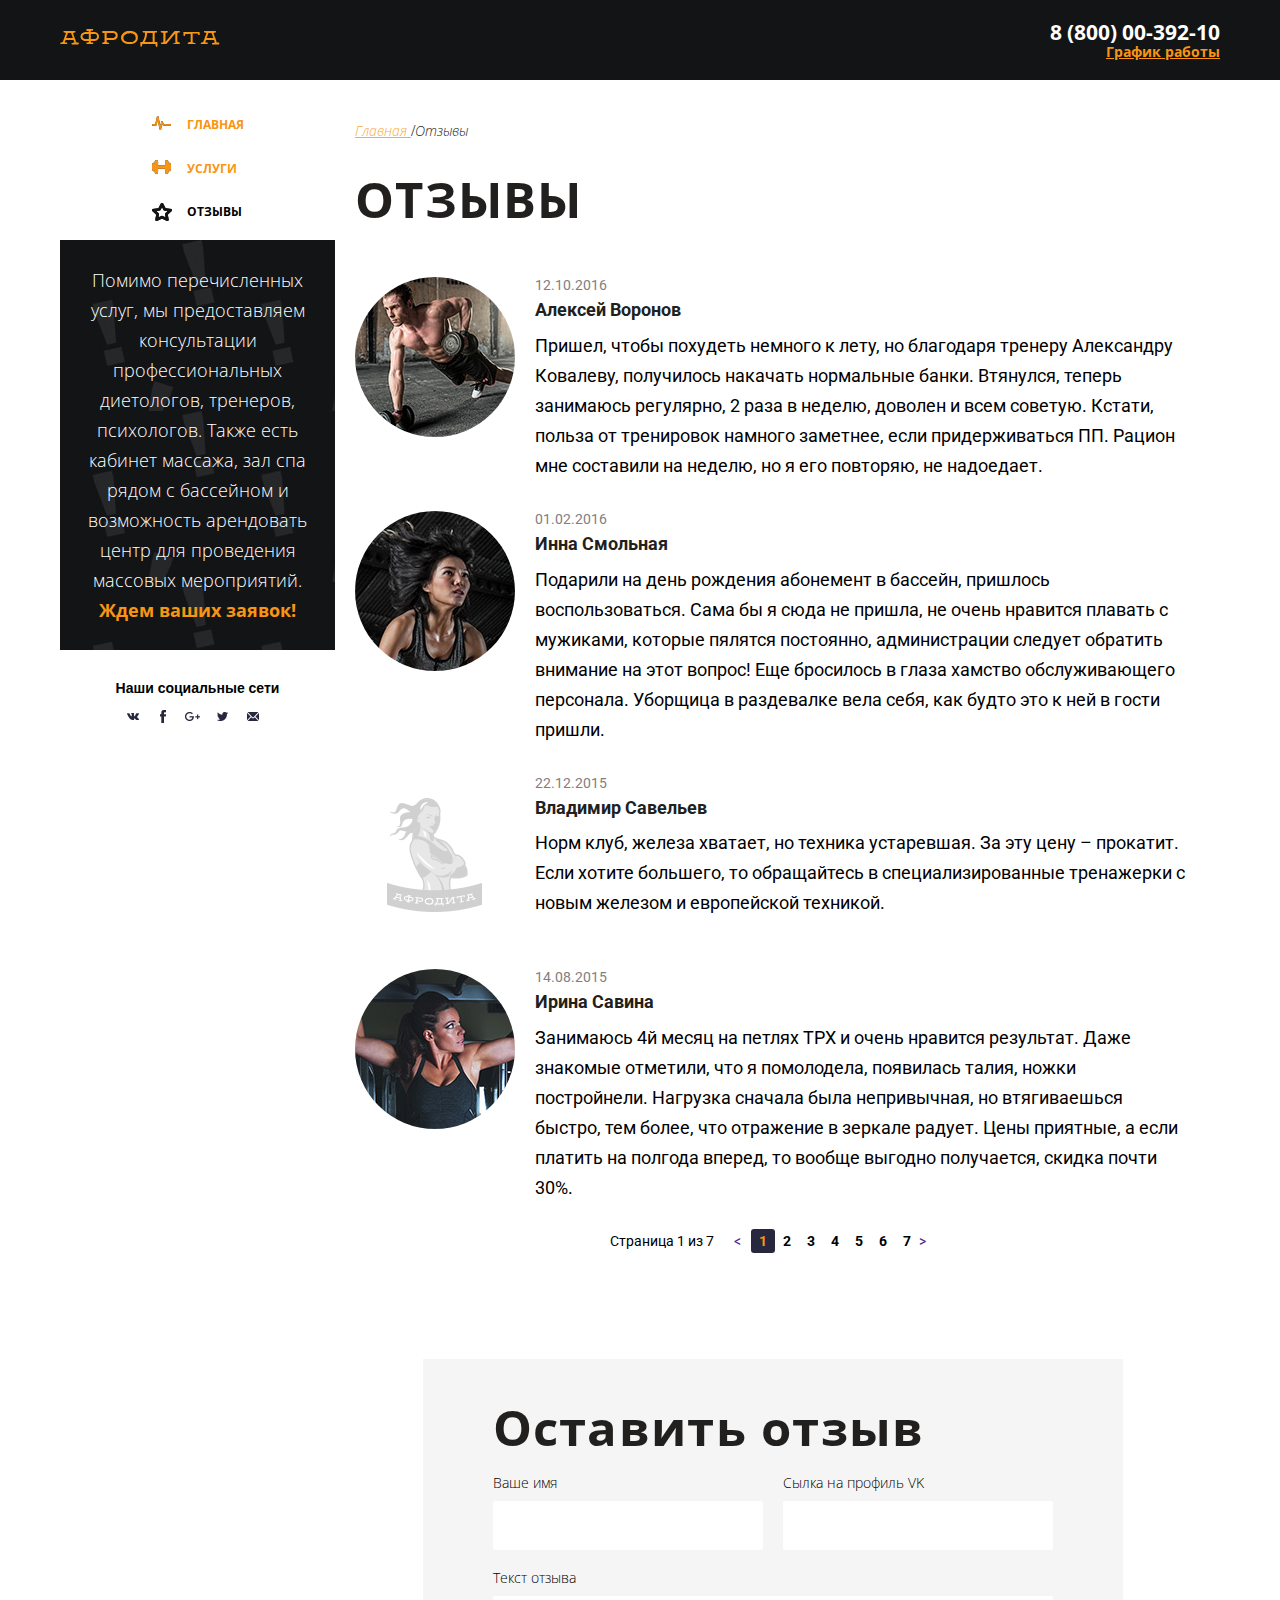
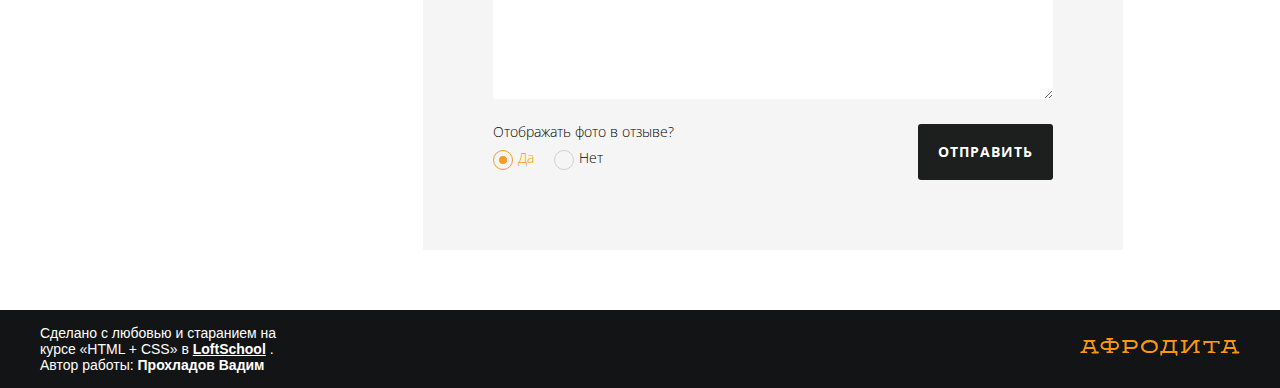
==== reviews.html @ 9f83d89c "version 1" ====
<!DOCTYPE html>
<html lang="en">
<head>
    <meta charset="UTF-8">
    <meta name="viewport" content="width=1100">
    <meta http-equiv="X-UA-Compatible" content="ie=edge">
    <title>Document</title>
    <link rel="stylesheet" href="css/normalize.css">
    <link rel="stylesheet" href="css/main.css">
    <link rel="stylesheet" href="css/reviews.css">
    <link href="https://fonts.googleapis.com/css?family=Open+Sans:300,400,700|Roboto:300,700" rel="stylesheet">
</head>
<body>
    <div class="wraper">
        <header class="header">
            <div class="container">
                <div class="header__row">
                    <div class="header__logo">
                        <a href="index.html" class="logo">
                            <img src="img/pictures/logo.png" alt="" class="logo__img">
                        </a>
                    </div>
                    <div class="header__contacts">
                        <div class="contacts">
                            <a href="+78000039210" class="contacts__phone">8 (800) 00-392-10</a>
                            <a href="#" class="contacts__desc">
                                График работы
                                <div class="contacts__drop">
                                    <div class="contacts__drop-day">пн-вс: 09:00-20:00</div>
                                    <div class="contacts__drop-time">обед: 14:00-14:30</div>
                                </div>
                            </a>
                        </div>
                    </div>
                </div>
            </div>
        </header>
        <main class="main__content">
            <div class="container">
                <div class="main__wrapper">
                    <div class="container__small">
                        <section class="header__menu">
                            <nav class="menu">
                                <ul class="nav__list">
                                    <li class="nav__item">
                                        <a href="index.html" class="nav__link nav__link--main">
                                            Главная
                                        </a>
                                    </li>
                                    <li class="nav__item">
                                        <a href="services.html" class="nav__link nav__link--services">
                                          Услуги  
                                        </a>
                                    </li>
                                    <li class="nav__item">
                                        <a href="reviews.html" class="nav__link nav__link--reviews nav__link--active">
                                            Отзывы    
                                        </a>
                                    </li>
                                </ul>
                            </nav>
                        </section>
                        <section class="pattern__section">
                            <div class="pattern">
                                <div class="pattern__content">
                                        Помимо перечисленных услуг, мы предоставляем консультации профессиональных диетологов, тренеров, психологов. Также есть кабинет массажа, зал спа рядом с бассейном и возможность арендовать центр для проведения массовых мероприятий. <span class="pattern__content-text">Ждем ваших заявок!</span> 
                                </div>
                            </div>
                        </section>
                        <section class="footer__contacts">
                                <div class="socials">
                                    <div class="socials__title">Наши социальные сети</div>
                                    <div class="socials__points">
                                        <ul class="socials__list">
                                            <li class="socials__item">
                                                <a href="" class="socials__link">
                                                    <div class="socials__icon socials__icon--vk"></div>
                                                </a>
                                            </li>
                                            <li class="socials__item">
                                                <a href="" class="socials__link">
                                                    <div class="socials__icon socials__icon--fb"></div>
                                                </a>
                                            </li>
                                            <li class="socials__item">
                                                <a href="" class="socials__link">
                                                    <div class="socials__icon socials__icon--google"></div>
                                                </a>
                                            </li>
                                            <li class="socials__item">
                                                <a href="" class="socials__link">
                                                    <div class="socials__icon socials__icon--twitter"></div>
                                                </a>
                                            </li>
                                            <li class="socials__item">
                                                <a href="" class="socials__link">
                                                    <div class="socials__icon socials__icon--mail"></div>
                                                </a>
                                            </li>
                                        </ul>
                                    </div>
                                </div>
                        </section>
                    </div>
                    <div class="container__big">
                        <section class="breadcrumbs__reviews">
                            <ul class="breadcrumbs__list">
                                <li class="breadcrumbs__item">
                                    <a href="index.html" class="breadcrumbs__link breadcrumbs__link--main">Главная </a>
                                </li>
                                <li class="breadcrumbs__item">
                                    <a href="" class="breadcrumbs__link breadcrumbs__link--reviews">Отзывы </a>
                                </li>
                            </ul>
                        </section>
                        <section class="reviews">
                            <div>
                                <h1 class="title__reviews">Отзывы</h1>
                            </div>
                            <div class="reviews_wrapper">
                                <div class="last__reviews">
                                    <ul class="last-reviews__list">
                                        <li class="last-reviews__item">
                                            <div class="review">
                                                <div class="review__avatar">
                                                    <img src="img/avatar/avatar_reviews/alex.png" alt="" class="new__img">
                                                </div>
                                                <div class="review__content">
                                                    <div class="review__data">12.10.2016</div>
                                                    <h5 class="review__title">Алексей Воронов</h5>
                                                    <p class="review__desc">Пришел, чтобы похудеть немного к лету, но благодаря тренеру Александру Ковалеву, получилось накачать нормальные банки. Втянулся, теперь занимаюсь регулярно, 2 раза в неделю, доволен и всем советую. Кстати, польза от тренировок намного заметнее, если придерживаться ПП. Рацион мне составили на неделю, но я его повторяю, не надоедает.</p>
                                                </div>
                                            </div>
                                        </li>
                                        <li class="last-reviews__item">
                                            <div class="review">
                                                <div class="review__avatar">
                                                    <img src="img/avatar/avatar_reviews/inna.png" alt="" class="new__img">
                                                </div>
                                                <div class="review__content">
                                                    <div class="review__data">01.02.2016</div>
                                                    <h5 class="review__title">Инна Смольная</h5>
                                                    <p class="review__desc">Подарили на день рождения абонемент в бассейн, пришлось воспользоваться. Сама бы я сюда не пришла, не очень нравится плавать с мужиками, которые пялятся постоянно, администрации следует обратить внимание на этот вопрос! Еще бросилось в глаза хамство обслуживающего персонала. Уборщица в раздевалке вела себя, как будто это к ней в гости пришли.</p>
                                                </div>
                                            </div>
                                        </li>
                                        <li class="last-reviews__item">
                                            <div class="review">
                                                <div class="review__avatar">
                                                    <img src="img/avatar/avatar_reviews/lo.png" alt="" class="new__img">
                                                </div>
                                                <div class="review__content">
                                                    <div class="review__data">22.12.2015</div>
                                                    <h5 class="review__title">Владимир Савельев</h5>
                                                    <p class="review__desc">Норм клуб, железа хватает, но техника устаревшая. За эту цену – прокатит. Если хотите большего, то обращайтесь в специализированные тренажерки с новым железом и европейской техникой.</p>
                                                </div>
                                            </div>
                                        </li>
                                        <li class="last-reviews__item">
                                            <div class="review">
                                                <div class="review__avatar">
                                                    <img src="img/avatar/avatar_reviews/ira.png" alt="" class="new__img">
                                                </div>
                                                <div class="review__content">
                                                    <div class="review__data">14.08.2015</div>
                                                    <h5 class="review__title">Ирина Савина</h5>
                                                    <p class="review__desc">Занимаюсь 4й месяц на петлях ТРХ и очень нравится результат. Даже знакомые отметили, что я помолодела, появилась талия, ножки постройнели. Нагрузка сначала была непривычная, но втягиваешься быстро, тем более, что отражение в зеркале радует. Цены приятные, а если платить на полгода вперед, то вообще выгодно получается, скидка почти 30%. </p>
                                                </div>
                                            </div>
                                        </li>
                                    </ul>
                                </div>
                            </div>
                        </section>
                        <section class="pagination">
                            <div class="pagination__display">Страница 1 из 7</div>
                            <div class="pagination__elem">
                                <a href="" class="pagination__elem-prev-next"> < </a>
                                <ul class="pagination__list">
                                    <li class="pagination__item">
                                        <a href="" class="pagination__link is-active">1</a>
                                    </li>
                                    <li class="pagination__item">
                                        <a href="" class="pagination__link">2</a>
                                    </li>
                                    <li class="pagination__item">
                                        <a href="" class="pagination__link">3</a>
                                    </li>
                                    <li class="pagination__item">
                                        <a href="" class="pagination__link">4</a>
                                    </li>
                                    <li class="pagination__item">
                                        <a href="" class="pagination__link">5</a>
                                    </li>
                                    <li class="pagination__item">
                                        <a href="" class="pagination__link">6</a>
                                    </li>
                                    <li class="pagination__item">
                                        <a href="" class="pagination__link">7</a>
                                    </li>
                                </ul>
                                <a href="" class="pagination__elem-prev-next"> > </a>
                            </div>
                        </section>
                        <section class="feedback">
                            <div class="feedback__content">
                                <h2 class="title__comment">Оставить отзыв</h2>
                                <form action="" class="form">
                                    <div class="form__row">
                                        <div class="form__col">
                                            <label for="name" class="form__label">Ваше имя</label>
                                            <input type="text"id="name" class="form__input">
                                        </div>
                                        <div class="form__col">
                                            <label for="vk" class="form__label">Сылка на профиль VK</label>
                                            <input type="text"id="vk" class="form__input">  
                                        </div>
                                    </div>
                                    <div class="form__row">
                                        <div class="form__textarea">
                                            <label for="comments" class="form__label">Текст отзыва</label>
                                            <textarea id="comments" class="form__input" rows="4"></textarea>
                                        </div>
                                    </div>
                                    <div class="form__row">
                                        <div class="form__col">
                                            <div class="form__label">Отображать фото в отзыве?</div>
                                            <div class="form__radios">
                                                <label class="form__radio">
                                                    <input type="radio" name="photo" class="form__radio-elem" checked>
                                                    <div class="form__radio-fake"></div>
                                                    <div class="form__radio-title">Да</div>
                                                </label>
                                                <label class="form__radio">
                                                    <input type="radio" name="photo" class="form__radio-elem">
                                                    <div class="form__radio-fake"></div>
                                                    <div class="form__radio-title">Нет</div>
                                                </label>
                                            </div>
                                        </div>
                                        <div class="form__col form__col--right">
                                            <button class="form__button">Отправить</button>
                                        </div>
                                    </div>
                                </form>
                            </div>
                        </section>
                    </div>
                </div>
            </div>
        </main>
    </div>
    <footer class="footer">
        <div class="container">
            <div class="footer__row">
                <div class="footer__copyright">
                    Сделано с любовью и старанием
                    на курсе «HTML + CSS» в <b><a href="" class="loftschool">LoftSchool</a></b> .
                    Автор работы: <b>Прохладов Вадим</b>
                </div>
                <div class="footer__logo">
                    <a href="#" class="logo">
                        <img src="img/pictures/logo.png" alt="" class="logo__img">
                    </a>
                </div>
                
            </div>
        </div>
    </footer>
</body>
</html>
---- css/main.css ----
* {
    box-sizing: border-box;
  } 

html,
body{
    height: 100%;    
    -webkit-font-smoothing: antialiased;    
    -noz-osx-font-smoothing: grayscale;
    margin: 0;
}
.wraper{
    overflow: hidden;
}

.container{
    width: 1200px;
    margin: 0 auto;

}

.main__wrapper{
    display: flex;
}

.container__small{
    width: 275px;
    margin: 0 20px;
}

.container__big{
    width: 835px;
}

.container--small{
    width: 800px;
}

.title{
    color: #ffffff;
    font-family: 'Open Sans', sans-serif;
    font-weight: bold;
    font-size: 49px;
    letter-spacing: 1.3px;
    text-transform: uppercase;
    padding-top: 26px;
    padding-bottom: 23px;
    text-align: center;
}

.breadcrumbs__link{
    font-family: 'Open Sans', sans-serif;
    font-weight: lighter;
    font-size: 14px;
    font-style: italic;
}

ul{
    padding: 0;
    margin: 0;
    list-style: none;
}

p{
    margin: 0;
}

h1, h2, h3, h4, h5, h6 {
    margin: 0;
}

a{
    text-decoration: none;
}

.logo{
    display: block;
}

.header{
    background-color: #131415;
}

.header__row{
    display: flex;
    justify-content: space-between;
    align-items: center;
    padding: 20px;
}

.header__menu{
    color: #000000;
    width: 275px;
    display: flex;
    flex-direction: column;
    align-items: center;
}

.nav__list{
    margin: 0 auto;
    margin-top: 35px;
    margin-bottom: 20px;
}

.nav__item{
    margin-bottom: 25px;
}

.nav__item:last-child{
    margin-bottom: 0px;
}

.nav__link{
    color: #f89513;
    font-family: 'Open Sans', sans-serif;
    font-weight: bold;
    font-size: 12px;
    text-transform: uppercase;
    padding-left: 35px;
    position: relative;
    transition: 0.5s;
}

.nav__link::before ,
.nav__link--active.nav__link--main::after,
.nav__link::after{
    content: '';
    position: absolute;
    width: 20px;
    height: 20px;
    transition: 0.5s;
    top: 0;
    left: 0;
    background: url(../img/sprite/spritesheet.png) no-repeat;
}

.nav__link--main::after{
    background-position: -109px -246px;
}

.nav__link--reviews::after{
    background-position: -30px -108px;
}

.nav__link--services::after{
    background-position: -308px -104px;
}

.nav__link--main::before ,
.nav__link--active.nav__link--main::after{
    background-position: -30px -246px;
}

.nav__link--reviews::before ,
.nav__link--active.nav__link--reviews::after{
    background-position: -228px -30px;
}

.nav__link--services::before ,
.nav__link--active.nav__link--services::after{
    background-position: -308px -30px;
}

.nav__link:hover::after{
    opacity: 0;
    
}

.nav__link--active,
.nav__link:hover{
    color: #000000;
}

.contacts{
    display: flex;
    flex-direction: column;
    text-align: right;
    align-items: flex-end;
}

.contacts__desc{
    color: #f89513;
    font-family: 'Open Sans', sans-serif;
    font-weight: bold;
    font-size: 14px;
    text-transform: normal; 
    text-decoration: underline;
    position: relative;
}

.contacts__drop{
    position: absolute;
    top: 38px;
    right: -999px;
    padding: 15px;
    border-radius: 3px;
    text-decoration: none;
    white-space: nowrap;
    min-width: 160px;
    background: #ffffff;
    box-shadow: 0 0 10px 0 rgb(54 54 54);
    opacity: 0;
    transition: opacity 0.5s;
}

.contacts__drop::after{
    content: '';
    position: absolute;
    width: 0;
    height: 0;
    border: 15px solid transparent;
    border-bottom-color: #ffffff;
    bottom: 100%;
    right: 0;
    margin-bottom: -1px;
}

.contacts__drop::before{
    content: '';
    position: absolute;
    width: 100%;
    height: 30px;
    top: -25px;
    right: 0;
}

.contacts__desc:hover .contacts__drop{
    right: 0;
    opacity: 1;
}

.contacts__desc:hover{
    color: #ffffff;
}

.contacts__drop-time{
    font-weight: normal;
    color: #000000;
}

.contacts__drop-day{
    font-weight: normal;
    color: #f89513;
    font-weight: bold;
    margin-bottom: 5px;
}


.contacts__phone{
    color: #ffffff;
    font-family: 'Open Sans', sans-serif;
    font-weight: bold;
    font-size: 21px;
}

.banner__img{
    margin: 0 auto;
}

.features{
    background-color:#131415;
    padding: 10px 0;
    
}

.features__title{
    font-family: 'Open Sans', sans-serif;
    color: #000000;
    font-size: 18px;
    text-transform: uppercase;
    letter-spacing: 1px;
    margin: 25px auto;
    font-weight: bold;
}

.features__list{
    display: flex;
    justify-content: space-between;
}

.feature{
    color: #000000;
    width: 275px;
    height: 280px;
    display: flex;
    flex-direction: column;
    align-items: center;
    border: 1px solid #000000;
    margin-bottom: 60px;
}

.feature__title{
    font-family: 'Open Sans', sans-serif;
    color: #000000;
    font-size: 10px;
    text-transform: uppercase;
    letter-spacing: 3px;
    margin-bottom: 20px;
    font-weight: bold;
}

.feature__desc, .feature__list{
    font-family: 'Open Sans: 400', sans-serif;
    color: #000000;
    font-size: 18px;
    font-weight: normal;
    line-height: 30px;
}

.feature__desc{
    text-align: center;
    margin-bottom: 2px;
}

.feature__list{
    list-style-type: disc;
    margin-bottom: 100px;
}

.news__wrapper{
    display: flex;
    justify-content: space-between;
}

.container__news{
    display: flex;
    flex-direction: column;
    align-items: center;
    margin-bottom: 50px;
}

.title__news{
    color: black;
    font-family: 'Open Sans', sans-serif;
    font-weight: bold;
    font-size: 49px;
    letter-spacing: 1.3px;
    text-transform: uppercase;
    margin-bottom: 30px;
    text-align: left;
}

.last-news__list{
    width: 880px;
}

.last-news__item{
    margin-bottom: 30px;
}

.loftschool{
    color: #ffffff;
    text-decoration: underline;
}

.socials__title{
    font-family: 'Open Sans: 800', sans-serif;
    color: #000000;
    font-size: 14px;
    font-weight: bold;
}



.top-news__top, .top-news__data{
    font-family: 'Open Sans', sans-serif;
    font-size: 12px;
    text-transform: uppercase;
    letter-spacing: 3px;
    font-weight: bold;
}

.top-news__top{
    color: #221f1f;
    margin-bottom: 5px;
}

.top-news__data{
    color: #7a7979;
}

.top-news__item{
    margin-top: 20px;
}

.new__data{
    font-family: 'Roboto', sans-serif;
    font-size: 14px;
    margin-bottom: 7px;
    color: gray;
}

.new__title{
    font-family: 'Roboto', sans-serif;
    font-size: 18px;
    color: #221f1f;
    margin-top: 3px;
    margin-bottom: 0;
}

.new__desc{
    font-family: 'Roboto', sans-serif;
    font-size: 18px;
    color: black;
    line-height: 30px;
    margin-top: 10px;
}

.new{
    display: flex;
    justify-content: space-between;
}

.new__img{
    width: 160px;
    height: 160px;
    border-radius: 50%;
}

.new__content{
    margin-left: 20px;
}

.pagination{
    display: flex;
    justify-content: center;
    align-items: center;
    font-family: 'Roboto', sans-serif;
    color: black;
    font-size: 14px;
    margin-bottom: 60px;
}

.pagination__display{
    margin-right: 20px;
}

.pagination__elem-prev-next{
    margin-right: 10px;
}

.pagination__elem{
    display: flex;
}

.pagination__list{
    display: flex;
    font-weight: bold;
}

.pagination__link{
    color: black;
    padding: 4px 8px;
    transition: 0.5s;
}

.pagination__link:hover{
    color: #f89513;
}

.pagination__link.is-active{
    background-color: #27273e;
    border-radius: 3px;
    color: #f89513;
}

.footer{
    background-color: #131415;
    padding: 15px 0;
}

.footer__contacts{
    margin-bottom: 60px;
}

.footer__row {
    display: flex;
    justify-content: space-between;
    align-items: center;
}

.footer__copyright{
    width: 250px;
    font-family: 'Open Sans: 300', sans-serif;
    color: #ffffff;
    font-size: 14px;
}
.socials{
    display: flex;
    flex-direction: column;
    align-items: center;
}

.socials__icon{
    height: 20px;
    width: 20px;
    border-radius: 50%;
    margin-right: 10px;
    margin-top: 10px;
    transition: 0.5s;
}

.socials__icon--vk{
    background: url(../img/pictures/vk.png) no-repeat /*22px 19px*/ center center #ffffff;  
}

.socials__icon--vk:hover{
    background: url(../img/pictures/vk.png) no-repeat /*22px 19px*/ center center #f89513;  
    
}

.socials__icon--fb{
    background: url(../img/pictures/fb.png) no-repeat /*22px 19px*/ center center #ffffff;  
}

.socials__icon--fb:hover{
    background: url(../img/pictures/fb.png) no-repeat /*22px 19px*/ center center #f89513;  
    
}

.socials__icon--google{
    background: url(../img/pictures/google.png) no-repeat /*22px 19px*/ center center #ffffff;  
}

.socials__icon--google:hover{
    background: url(../img/pictures/google.png) no-repeat /*22px 19px*/ center center #f89513;  
    
}

.socials__icon--twitter{
    background: url(../img/pictures/twitter.png) no-repeat /*22px 19px*/ center center #ffffff;  
}

.socials__icon--twitter:hover{
    background: url(../img/pictures/twitter.png) no-repeat /*22px 19px*/ center center #f89513;  
   
}

.socials__icon--mail{
    background: url(../img/pictures/mail.png) no-repeat /*22px 19px*/ center center #ffffff;  
}

.socials__icon--mail:hover{
    background: url(../img/pictures/mail.png) no-repeat /*22px 19px*/ center center #f89513;  
   
}

.socials__list{
    display: flex;
}

.intro{
    display: flex;
    background: url(../img/decor/intro/intro.jpg) center no-repeat;
    background-size: cover;
    height: 100%;
}

.intro__anim{
    margin: auto;
    text-align: center;
    display: none;
}

.intro__logo{
    margin-bottom: 35px;
}

.intro__link{
    display: block;
    font-size: 12px;
    font-family: 'Open Sans: 300', sans-serif;
    font-weight: bold;
    text-transform: uppercase;
    padding: 15px 20px;
    border-radius: 3px;
    background-color: #f89513;
    color: #ffffff;
    transition: 0.3s;
}

.intro__link:hover{
    background: #000000;
}

@keyframes bounceIn {
    from,
    20%,
    40%,
    60%,
    80%,
    to {
      animation-timing-function: cubic-bezier(0.215, 0.61, 0.355, 1);
    }
  
    0% {
      opacity: 0;
      transform: scale3d(0.3, 0.3, 0.3);
    }
  
    20% {
      transform: scale3d(1.1, 1.1, 1.1);
    }
  
    40% {
      transform: scale3d(0.9, 0.9, 0.9);
    }
  
    60% {
      opacity: 1;
      transform: scale3d(1.03, 1.03, 1.03);
    }
  
    80% {
      transform: scale3d(0.97, 0.97, 0.97);
    }
  
    to {
      opacity: 1;
      transform: scale3d(1, 1, 1);
    }
  }
  
  .bounceIn {
      display: block;
    animation-duration: 1.75s;
    animation-name: bounceIn;
  }
---- css/reviews.css ----
.title__reviews{
    color: #221f1f;
    font-family: 'Open Sans', sans-serif;
    font-weight: bold;
    font-size: 49px;
    letter-spacing: 1.3px;
    text-transform: uppercase;
    text-align: left;
    margin-bottom: 50px;
    margin-top: 30px;
}

.breadcrumbs__reviews{
    display: flex;
    justify-content: space-between;
    width: 1100px;
    margin: 0 auto;
    margin-top: 42px;
    margin-bottom: 30px;

}

.breadcrumbs__list{
    display: flex;
    flex-direction: row;
}

/* .breadcrumbs__item{
    display: flex;
    margin-right: 5px;
    margin-left: 5px;
} */

.breadcrumbs__item::after{
    content: "/";
    color: #221f1f;
}

.breadcrumbs__item:last-child::after{
    display: none;
}

.breadcrumbs__link--main{
    font-family: 'Open Sans', sans-serif;
    font-weight: lighter;
    font-size: 14px;
    font-style: italic;
    color: #f9aa42;
    text-decoration: underline;
}

.breadcrumbs__link--reviews{
    font-family: 'Open Sans', sans-serif;
    font-weight: lighter;
    color: #221f1f;
    font-size: 14px;
    font-style: italic;
}

.reviews__wrapper{
    display: flex;
    justify-content: space-between;
}

.review{
    display: flex;
    justify-content: space-between;
    margin-top: 30px;
    margin-bottom: 30px;
}

.review__data{
    font-family: 'Roboto', sans-serif;
    font-size: 14px;
    margin-bottom: 7px;
    color: gray;
}

.review__title{
    font-family: 'Roboto', sans-serif;
    font-size: 18px;
    color: #221f1f;
    margin-top: 3px;
    margin-bottom: 0;
}

.review__desc{
    font-family: 'Roboto', sans-serif;
    font-size: 18px;
    color: black;
    line-height: 30px;
    margin-top: 10px;
}

.review{
    display: flex;
    justify-content: space-between;
}

.review__img{
    width: 160px;
    height: 160px;
    border-radius: 50%;
}

.review__content{
    margin-left: 20px;
}

.pattern__section{
    margin-bottom: 30px;
}

.pattern{
    background-image: url("../img/decor/pattern.jpg");
}

.pattern__content{
    width: 275px;
    color: #ffffff;
    font-size: 18px;
    margin: 0 auto;
    font-family: 'Open Sans', sans-serif;
    font-weight: lighter;
    line-height: 30px;
    padding: 25px 25px;
    text-align: center;
}

.pattern__content-text{
    font-weight: bold;
    color: #f89513;
}

.feedback{
    width: 700px;
    margin: 0 auto;
    padding-top: 50px;
    margin-bottom: 60px;
}

.feedback__content{
    background-color: #f5f5f5;
    padding: 40px 70px 50px 70px;
}

.title__comment{
    color: #221f1f;
    font-family: 'Open Sans', sans-serif;
    font-weight: bold;
    font-size: 49px;
    letter-spacing: 1.3px;
    text-align: left;
    margin: 0;
    margin-bottom: 20px;
}

.form__row{
    display: flex;
    justify-content: space-between;
    margin-bottom: 20px;
}

.form__col{
    width: 270px;
}

.form__input{
    width: 100%;
    background-color: #fff;
    border-radius: 2px;
    padding: 15px 10px;
    border: transparent;
    box-sizing: border-box;
}

.form__label{
    color: black;
    font-family: 'Open Sans', sans-serif;
    font-weight: lighter;
    font-size: 14px;
    display: block;
    margin-bottom: 10px;
}

.form__textarea{
    width: 100%;
}


.form__radios{
    display: flex;
}

.form__radio{
    display: flex;
    margin-right: 20px;
    position: relative;
}

.form__radio-elem{
    position: absolute;
    left: -9999px;
}

.form__radio-fake{
    width: 20px;
    height: 20px;
    border-radius: 50%;
    border: 1px solid #d1d1d1;
    margin-right: 5px;
    position: relative;
}

.form__radio-fake::after{
    content: '';
    top:50%;
    left: 50%;
    transform: translate(-50%, -50%);
    width: 0;
    height: 0;
    border-radius: 50%;
    background-color: #f89b21;
    position: absolute;
}

.form__radio-elem:checked + .form__radio-fake{
    border-color: #f89b21
}

.form__radio-elem:checked + .form__radio-fake::after{
    width: 8px;
    height: 8px;
}

.form__radio-elem:checked + .form__radio-fake + .form__radio-title{
    color: #f89b21;
}

.form__radio-title{
    font-family: 'Open Sans', sans-serif;
    font-weight: lighter;
    font-size: 14px;
}

.form__button{
    padding: 20px;
    border-radius: 3px;
    border: none;
    font-size: 14px;
    font-family: 'Open Sans', sans-serif;
    font-weight: bold;
    text-transform: uppercase;
    color: #ffffff;
    background: #1c1f1d;
    cursor: pointer;
    letter-spacing: 1px;
    transition: 0.5s;
}

.form__col--right{
    text-align: right;
}

.form__button:hover{
    background: #f89b21;
}
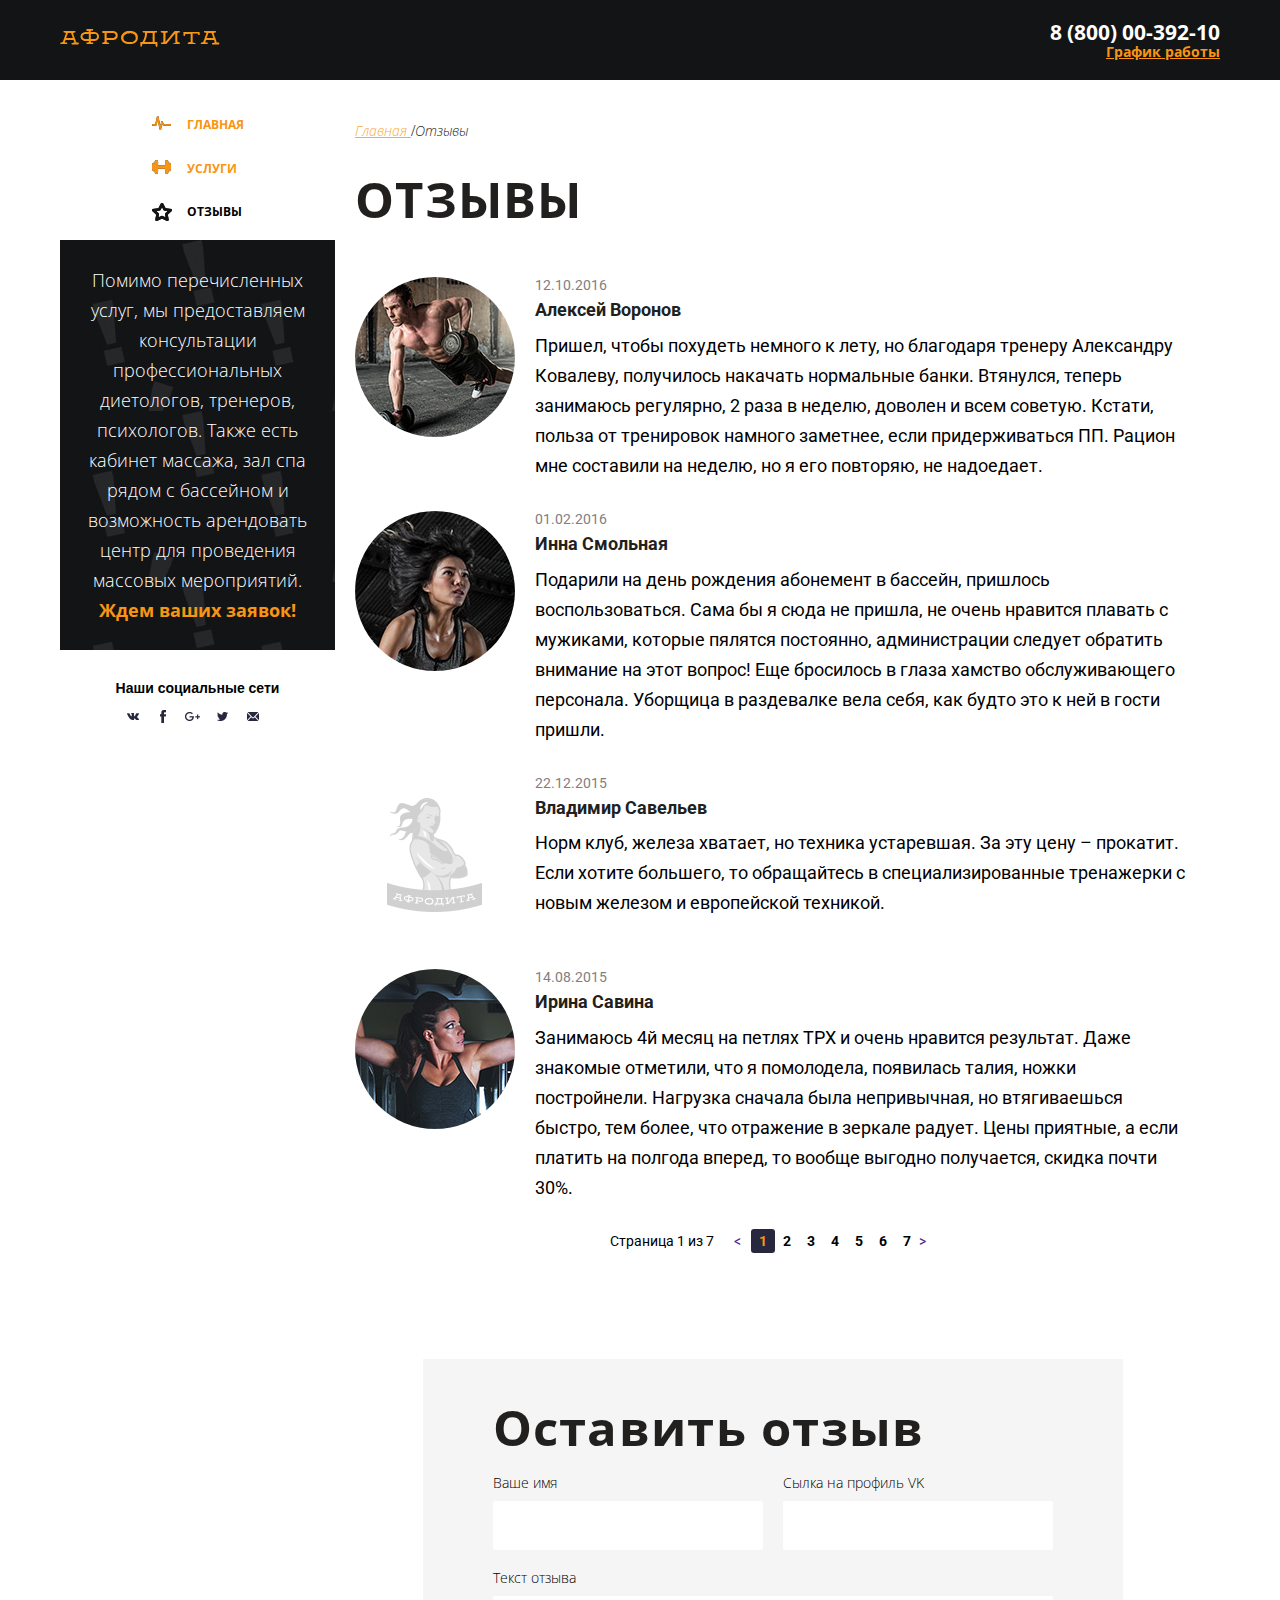
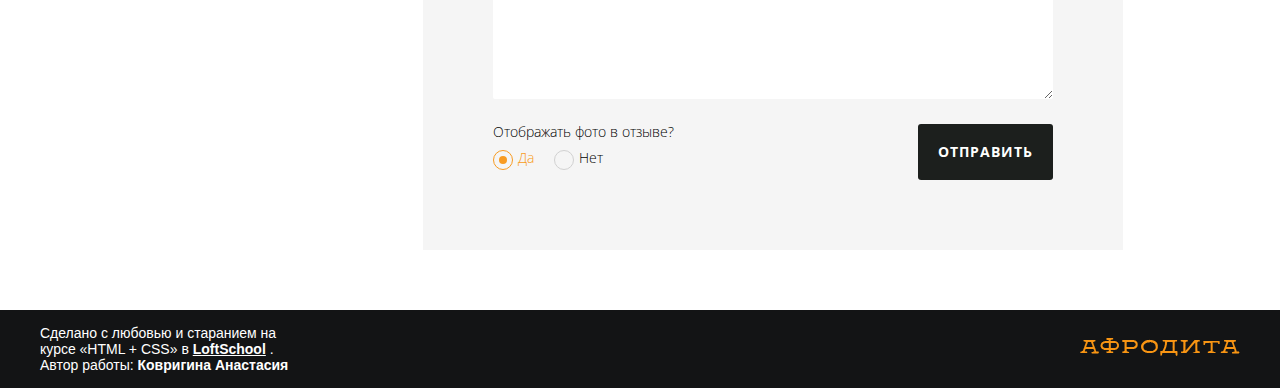
==== commit 91a8607c: "Add files via upload" ====
--- a/reviews.html
+++ b/reviews.html
@@ -1,271 +1,271 @@
-<!DOCTYPE html>
-<html lang="en">
-<head>
-    <meta charset="UTF-8">
-    <meta name="viewport" content="width=1100">
-    <meta http-equiv="X-UA-Compatible" content="ie=edge">
-    <title>Document</title>
-    <link rel="stylesheet" href="css/normalize.css">
-    <link rel="stylesheet" href="css/main.css">
-    <link rel="stylesheet" href="css/reviews.css">
-    <link href="https://fonts.googleapis.com/css?family=Open+Sans:300,400,700|Roboto:300,700" rel="stylesheet">
-</head>
-<body>
-    <div class="wraper">
-        <header class="header">
-            <div class="container">
-                <div class="header__row">
-                    <div class="header__logo">
-                        <a href="index.html" class="logo">
-                            <img src="img/pictures/logo.png" alt="" class="logo__img">
-                        </a>
-                    </div>
-                    <div class="header__contacts">
-                        <div class="contacts">
-                            <a href="+78000039210" class="contacts__phone">8 (800) 00-392-10</a>
-                            <a href="#" class="contacts__desc">
-                                График работы
-                                <div class="contacts__drop">
-                                    <div class="contacts__drop-day">пн-вс: 09:00-20:00</div>
-                                    <div class="contacts__drop-time">обед: 14:00-14:30</div>
-                                </div>
-                            </a>
-                        </div>
-                    </div>
-                </div>
-            </div>
-        </header>
-        <main class="main__content">
-            <div class="container">
-                <div class="main__wrapper">
-                    <div class="container__small">
-                        <section class="header__menu">
-                            <nav class="menu">
-                                <ul class="nav__list">
-                                    <li class="nav__item">
-                                        <a href="index.html" class="nav__link nav__link--main">
-                                            Главная
-                                        </a>
-                                    </li>
-                                    <li class="nav__item">
-                                        <a href="services.html" class="nav__link nav__link--services">
-                                          Услуги  
-                                        </a>
-                                    </li>
-                                    <li class="nav__item">
-                                        <a href="reviews.html" class="nav__link nav__link--reviews nav__link--active">
-                                            Отзывы    
-                                        </a>
-                                    </li>
-                                </ul>
-                            </nav>
-                        </section>
-                        <section class="pattern__section">
-                            <div class="pattern">
-                                <div class="pattern__content">
-                                        Помимо перечисленных услуг, мы предоставляем консультации профессиональных диетологов, тренеров, психологов. Также есть кабинет массажа, зал спа рядом с бассейном и возможность арендовать центр для проведения массовых мероприятий. <span class="pattern__content-text">Ждем ваших заявок!</span> 
-                                </div>
-                            </div>
-                        </section>
-                        <section class="footer__contacts">
-                                <div class="socials">
-                                    <div class="socials__title">Наши социальные сети</div>
-                                    <div class="socials__points">
-                                        <ul class="socials__list">
-                                            <li class="socials__item">
-                                                <a href="" class="socials__link">
-                                                    <div class="socials__icon socials__icon--vk"></div>
-                                                </a>
-                                            </li>
-                                            <li class="socials__item">
-                                                <a href="" class="socials__link">
-                                                    <div class="socials__icon socials__icon--fb"></div>
-                                                </a>
-                                            </li>
-                                            <li class="socials__item">
-                                                <a href="" class="socials__link">
-                                                    <div class="socials__icon socials__icon--google"></div>
-                                                </a>
-                                            </li>
-                                            <li class="socials__item">
-                                                <a href="" class="socials__link">
-                                                    <div class="socials__icon socials__icon--twitter"></div>
-                                                </a>
-                                            </li>
-                                            <li class="socials__item">
-                                                <a href="" class="socials__link">
-                                                    <div class="socials__icon socials__icon--mail"></div>
-                                                </a>
-                                            </li>
-                                        </ul>
-                                    </div>
-                                </div>
-                        </section>
-                    </div>
-                    <div class="container__big">
-                        <section class="breadcrumbs__reviews">
-                            <ul class="breadcrumbs__list">
-                                <li class="breadcrumbs__item">
-                                    <a href="index.html" class="breadcrumbs__link breadcrumbs__link--main">Главная </a>
-                                </li>
-                                <li class="breadcrumbs__item">
-                                    <a href="" class="breadcrumbs__link breadcrumbs__link--reviews">Отзывы </a>
-                                </li>
-                            </ul>
-                        </section>
-                        <section class="reviews">
-                            <div>
-                                <h1 class="title__reviews">Отзывы</h1>
-                            </div>
-                            <div class="reviews_wrapper">
-                                <div class="last__reviews">
-                                    <ul class="last-reviews__list">
-                                        <li class="last-reviews__item">
-                                            <div class="review">
-                                                <div class="review__avatar">
-                                                    <img src="img/avatar/avatar_reviews/alex.png" alt="" class="new__img">
-                                                </div>
-                                                <div class="review__content">
-                                                    <div class="review__data">12.10.2016</div>
-                                                    <h5 class="review__title">Алексей Воронов</h5>
-                                                    <p class="review__desc">Пришел, чтобы похудеть немного к лету, но благодаря тренеру Александру Ковалеву, получилось накачать нормальные банки. Втянулся, теперь занимаюсь регулярно, 2 раза в неделю, доволен и всем советую. Кстати, польза от тренировок намного заметнее, если придерживаться ПП. Рацион мне составили на неделю, но я его повторяю, не надоедает.</p>
-                                                </div>
-                                            </div>
-                                        </li>
-                                        <li class="last-reviews__item">
-                                            <div class="review">
-                                                <div class="review__avatar">
-                                                    <img src="img/avatar/avatar_reviews/inna.png" alt="" class="new__img">
-                                                </div>
-                                                <div class="review__content">
-                                                    <div class="review__data">01.02.2016</div>
-                                                    <h5 class="review__title">Инна Смольная</h5>
-                                                    <p class="review__desc">Подарили на день рождения абонемент в бассейн, пришлось воспользоваться. Сама бы я сюда не пришла, не очень нравится плавать с мужиками, которые пялятся постоянно, администрации следует обратить внимание на этот вопрос! Еще бросилось в глаза хамство обслуживающего персонала. Уборщица в раздевалке вела себя, как будто это к ней в гости пришли.</p>
-                                                </div>
-                                            </div>
-                                        </li>
-                                        <li class="last-reviews__item">
-                                            <div class="review">
-                                                <div class="review__avatar">
-                                                    <img src="img/avatar/avatar_reviews/lo.png" alt="" class="new__img">
-                                                </div>
-                                                <div class="review__content">
-                                                    <div class="review__data">22.12.2015</div>
-                                                    <h5 class="review__title">Владимир Савельев</h5>
-                                                    <p class="review__desc">Норм клуб, железа хватает, но техника устаревшая. За эту цену – прокатит. Если хотите большего, то обращайтесь в специализированные тренажерки с новым железом и европейской техникой.</p>
-                                                </div>
-                                            </div>
-                                        </li>
-                                        <li class="last-reviews__item">
-                                            <div class="review">
-                                                <div class="review__avatar">
-                                                    <img src="img/avatar/avatar_reviews/ira.png" alt="" class="new__img">
-                                                </div>
-                                                <div class="review__content">
-                                                    <div class="review__data">14.08.2015</div>
-                                                    <h5 class="review__title">Ирина Савина</h5>
-                                                    <p class="review__desc">Занимаюсь 4й месяц на петлях ТРХ и очень нравится результат. Даже знакомые отметили, что я помолодела, появилась талия, ножки постройнели. Нагрузка сначала была непривычная, но втягиваешься быстро, тем более, что отражение в зеркале радует. Цены приятные, а если платить на полгода вперед, то вообще выгодно получается, скидка почти 30%. </p>
-                                                </div>
-                                            </div>
-                                        </li>
-                                    </ul>
-                                </div>
-                            </div>
-                        </section>
-                        <section class="pagination">
-                            <div class="pagination__display">Страница 1 из 7</div>
-                            <div class="pagination__elem">
-                                <a href="" class="pagination__elem-prev-next"> < </a>
-                                <ul class="pagination__list">
-                                    <li class="pagination__item">
-                                        <a href="" class="pagination__link is-active">1</a>
-                                    </li>
-                                    <li class="pagination__item">
-                                        <a href="" class="pagination__link">2</a>
-                                    </li>
-                                    <li class="pagination__item">
-                                        <a href="" class="pagination__link">3</a>
-                                    </li>
-                                    <li class="pagination__item">
-                                        <a href="" class="pagination__link">4</a>
-                                    </li>
-                                    <li class="pagination__item">
-                                        <a href="" class="pagination__link">5</a>
-                                    </li>
-                                    <li class="pagination__item">
-                                        <a href="" class="pagination__link">6</a>
-                                    </li>
-                                    <li class="pagination__item">
-                                        <a href="" class="pagination__link">7</a>
-                                    </li>
-                                </ul>
-                                <a href="" class="pagination__elem-prev-next"> > </a>
-                            </div>
-                        </section>
-                        <section class="feedback">
-                            <div class="feedback__content">
-                                <h2 class="title__comment">Оставить отзыв</h2>
-                                <form action="" class="form">
-                                    <div class="form__row">
-                                        <div class="form__col">
-                                            <label for="name" class="form__label">Ваше имя</label>
-                                            <input type="text"id="name" class="form__input">
-                                        </div>
-                                        <div class="form__col">
-                                            <label for="vk" class="form__label">Сылка на профиль VK</label>
-                                            <input type="text"id="vk" class="form__input">  
-                                        </div>
-                                    </div>
-                                    <div class="form__row">
-                                        <div class="form__textarea">
-                                            <label for="comments" class="form__label">Текст отзыва</label>
-                                            <textarea id="comments" class="form__input" rows="4"></textarea>
-                                        </div>
-                                    </div>
-                                    <div class="form__row">
-                                        <div class="form__col">
-                                            <div class="form__label">Отображать фото в отзыве?</div>
-                                            <div class="form__radios">
-                                                <label class="form__radio">
-                                                    <input type="radio" name="photo" class="form__radio-elem" checked>
-                                                    <div class="form__radio-fake"></div>
-                                                    <div class="form__radio-title">Да</div>
-                                                </label>
-                                                <label class="form__radio">
-                                                    <input type="radio" name="photo" class="form__radio-elem">
-                                                    <div class="form__radio-fake"></div>
-                                                    <div class="form__radio-title">Нет</div>
-                                                </label>
-                                            </div>
-                                        </div>
-                                        <div class="form__col form__col--right">
-                                            <button class="form__button">Отправить</button>
-                                        </div>
-                                    </div>
-                                </form>
-                            </div>
-                        </section>
-                    </div>
-                </div>
-            </div>
-        </main>
-    </div>
-    <footer class="footer">
-        <div class="container">
-            <div class="footer__row">
-                <div class="footer__copyright">
-                    Сделано с любовью и старанием
-                    на курсе «HTML + CSS» в <b><a href="" class="loftschool">LoftSchool</a></b> .
-                    Автор работы: <b>Прохладов Вадим</b>
-                </div>
-                <div class="footer__logo">
-                    <a href="#" class="logo">
-                        <img src="img/pictures/logo.png" alt="" class="logo__img">
-                    </a>
-                </div>
-                
-            </div>
-        </div>
-    </footer>
-</body>
+<!DOCTYPE html>
+<html lang="en">
+<head>
+    <meta charset="UTF-8">
+    <meta name="viewport" content="width=1100">
+    <meta http-equiv="X-UA-Compatible" content="ie=edge">
+    <title>Document</title>
+    <link rel="stylesheet" href="css/normalize.css">
+    <link rel="stylesheet" href="css/main.css">
+    <link rel="stylesheet" href="css/reviews.css">
+    <link href="https://fonts.googleapis.com/css?family=Open+Sans:300,400,700|Roboto:300,700" rel="stylesheet">
+</head>
+<body>
+    <div class="wraper">
+        <header class="header">
+            <div class="container">
+                <div class="header__row">
+                    <div class="header__logo">
+                        <a href="index.html" class="logo">
+                            <img src="img/pictures/logo.png" alt="" class="logo__img">
+                        </a>
+                    </div>
+                    <div class="header__contacts">
+                        <div class="contacts">
+                            <a href="+78000039210" class="contacts__phone">8 (800) 00-392-10</a>
+                            <a href="#" class="contacts__desc">
+                                График работы
+                                <div class="contacts__drop">
+                                    <div class="contacts__drop-day">пн-вс: 09:00-20:00</div>
+                                    <div class="contacts__drop-time">обед: 14:00-14:30</div>
+                                </div>
+                            </a>
+                        </div>
+                    </div>
+                </div>
+            </div>
+        </header>
+        <main class="main__content">
+            <div class="container">
+                <div class="main__wrapper">
+                    <div class="container__small">
+                        <section class="header__menu">
+                            <nav class="menu">
+                                <ul class="nav__list">
+                                    <li class="nav__item">
+                                        <a href="index.html" class="nav__link nav__link--main">
+                                            Главная
+                                        </a>
+                                    </li>
+                                    <li class="nav__item">
+                                        <a href="services.html" class="nav__link nav__link--services">
+                                          Услуги  
+                                        </a>
+                                    </li>
+                                    <li class="nav__item">
+                                        <a href="reviews.html" class="nav__link nav__link--reviews nav__link--active">
+                                            Отзывы    
+                                        </a>
+                                    </li>
+                                </ul>
+                            </nav>
+                        </section>
+                        <section class="pattern__section">
+                            <div class="pattern">
+                                <div class="pattern__content">
+                                        Помимо перечисленных услуг, мы предоставляем консультации профессиональных диетологов, тренеров, психологов. Также есть кабинет массажа, зал спа рядом с бассейном и возможность арендовать центр для проведения массовых мероприятий. <span class="pattern__content-text">Ждем ваших заявок!</span> 
+                                </div>
+                            </div>
+                        </section>
+                        <section class="footer__contacts">
+                                <div class="socials">
+                                    <div class="socials__title">Наши социальные сети</div>
+                                    <div class="socials__points">
+                                        <ul class="socials__list">
+                                            <li class="socials__item">
+                                                <a href="" class="socials__link">
+                                                    <div class="socials__icon socials__icon--vk"></div>
+                                                </a>
+                                            </li>
+                                            <li class="socials__item">
+                                                <a href="" class="socials__link">
+                                                    <div class="socials__icon socials__icon--fb"></div>
+                                                </a>
+                                            </li>
+                                            <li class="socials__item">
+                                                <a href="" class="socials__link">
+                                                    <div class="socials__icon socials__icon--google"></div>
+                                                </a>
+                                            </li>
+                                            <li class="socials__item">
+                                                <a href="" class="socials__link">
+                                                    <div class="socials__icon socials__icon--twitter"></div>
+                                                </a>
+                                            </li>
+                                            <li class="socials__item">
+                                                <a href="" class="socials__link">
+                                                    <div class="socials__icon socials__icon--mail"></div>
+                                                </a>
+                                            </li>
+                                        </ul>
+                                    </div>
+                                </div>
+                        </section>
+                    </div>
+                    <div class="container__big">
+                        <section class="breadcrumbs__reviews">
+                            <ul class="breadcrumbs__list">
+                                <li class="breadcrumbs__item">
+                                    <a href="index.html" class="breadcrumbs__link breadcrumbs__link--main">Главная </a>
+                                </li>
+                                <li class="breadcrumbs__item">
+                                    <a href="" class="breadcrumbs__link breadcrumbs__link--reviews">Отзывы </a>
+                                </li>
+                            </ul>
+                        </section>
+                        <section class="reviews">
+                            <div>
+                                <h1 class="title__reviews">Отзывы</h1>
+                            </div>
+                            <div class="reviews_wrapper">
+                                <div class="last__reviews">
+                                    <ul class="last-reviews__list">
+                                        <li class="last-reviews__item">
+                                            <div class="review">
+                                                <div class="review__avatar">
+                                                    <img src="img/avatar/avatar_reviews/alex.png" alt="" class="new__img">
+                                                </div>
+                                                <div class="review__content">
+                                                    <div class="review__data">12.10.2016</div>
+                                                    <h5 class="review__title">Алексей Воронов</h5>
+                                                    <p class="review__desc">Пришел, чтобы похудеть немного к лету, но благодаря тренеру Александру Ковалеву, получилось накачать нормальные банки. Втянулся, теперь занимаюсь регулярно, 2 раза в неделю, доволен и всем советую. Кстати, польза от тренировок намного заметнее, если придерживаться ПП. Рацион мне составили на неделю, но я его повторяю, не надоедает.</p>
+                                                </div>
+                                            </div>
+                                        </li>
+                                        <li class="last-reviews__item">
+                                            <div class="review">
+                                                <div class="review__avatar">
+                                                    <img src="img/avatar/avatar_reviews/inna.png" alt="" class="new__img">
+                                                </div>
+                                                <div class="review__content">
+                                                    <div class="review__data">01.02.2016</div>
+                                                    <h5 class="review__title">Инна Смольная</h5>
+                                                    <p class="review__desc">Подарили на день рождения абонемент в бассейн, пришлось воспользоваться. Сама бы я сюда не пришла, не очень нравится плавать с мужиками, которые пялятся постоянно, администрации следует обратить внимание на этот вопрос! Еще бросилось в глаза хамство обслуживающего персонала. Уборщица в раздевалке вела себя, как будто это к ней в гости пришли.</p>
+                                                </div>
+                                            </div>
+                                        </li>
+                                        <li class="last-reviews__item">
+                                            <div class="review">
+                                                <div class="review__avatar">
+                                                    <img src="img/avatar/avatar_reviews/lo.png" alt="" class="new__img">
+                                                </div>
+                                                <div class="review__content">
+                                                    <div class="review__data">22.12.2015</div>
+                                                    <h5 class="review__title">Владимир Савельев</h5>
+                                                    <p class="review__desc">Норм клуб, железа хватает, но техника устаревшая. За эту цену – прокатит. Если хотите большего, то обращайтесь в специализированные тренажерки с новым железом и европейской техникой.</p>
+                                                </div>
+                                            </div>
+                                        </li>
+                                        <li class="last-reviews__item">
+                                            <div class="review">
+                                                <div class="review__avatar">
+                                                    <img src="img/avatar/avatar_reviews/ira.png" alt="" class="new__img">
+                                                </div>
+                                                <div class="review__content">
+                                                    <div class="review__data">14.08.2015</div>
+                                                    <h5 class="review__title">Ирина Савина</h5>
+                                                    <p class="review__desc">Занимаюсь 4й месяц на петлях ТРХ и очень нравится результат. Даже знакомые отметили, что я помолодела, появилась талия, ножки постройнели. Нагрузка сначала была непривычная, но втягиваешься быстро, тем более, что отражение в зеркале радует. Цены приятные, а если платить на полгода вперед, то вообще выгодно получается, скидка почти 30%. </p>
+                                                </div>
+                                            </div>
+                                        </li>
+                                    </ul>
+                                </div>
+                            </div>
+                        </section>
+                        <section class="pagination">
+                            <div class="pagination__display">Страница 1 из 7</div>
+                            <div class="pagination__elem">
+                                <a href="" class="pagination__elem-prev-next"> < </a>
+                                <ul class="pagination__list">
+                                    <li class="pagination__item">
+                                        <a href="" class="pagination__link is-active">1</a>
+                                    </li>
+                                    <li class="pagination__item">
+                                        <a href="" class="pagination__link">2</a>
+                                    </li>
+                                    <li class="pagination__item">
+                                        <a href="" class="pagination__link">3</a>
+                                    </li>
+                                    <li class="pagination__item">
+                                        <a href="" class="pagination__link">4</a>
+                                    </li>
+                                    <li class="pagination__item">
+                                        <a href="" class="pagination__link">5</a>
+                                    </li>
+                                    <li class="pagination__item">
+                                        <a href="" class="pagination__link">6</a>
+                                    </li>
+                                    <li class="pagination__item">
+                                        <a href="" class="pagination__link">7</a>
+                                    </li>
+                                </ul>
+                                <a href="" class="pagination__elem-prev-next"> > </a>
+                            </div>
+                        </section>
+                        <section class="feedback">
+                            <div class="feedback__content">
+                                <h2 class="title__comment">Оставить отзыв</h2>
+                                <form action="" class="form">
+                                    <div class="form__row">
+                                        <div class="form__col">
+                                            <label for="name" class="form__label">Ваше имя</label>
+                                            <input type="text"id="name" class="form__input">
+                                        </div>
+                                        <div class="form__col">
+                                            <label for="vk" class="form__label">Сылка на профиль VK</label>
+                                            <input type="text"id="vk" class="form__input">  
+                                        </div>
+                                    </div>
+                                    <div class="form__row">
+                                        <div class="form__textarea">
+                                            <label for="comments" class="form__label">Текст отзыва</label>
+                                            <textarea id="comments" class="form__input" rows="4"></textarea>
+                                        </div>
+                                    </div>
+                                    <div class="form__row">
+                                        <div class="form__col">
+                                            <div class="form__label">Отображать фото в отзыве?</div>
+                                            <div class="form__radios">
+                                                <label class="form__radio">
+                                                    <input type="radio" name="photo" class="form__radio-elem" checked>
+                                                    <div class="form__radio-fake"></div>
+                                                    <div class="form__radio-title">Да</div>
+                                                </label>
+                                                <label class="form__radio">
+                                                    <input type="radio" name="photo" class="form__radio-elem">
+                                                    <div class="form__radio-fake"></div>
+                                                    <div class="form__radio-title">Нет</div>
+                                                </label>
+                                            </div>
+                                        </div>
+                                        <div class="form__col form__col--right">
+                                            <button class="form__button">Отправить</button>
+                                        </div>
+                                    </div>
+                                </form>
+                            </div>
+                        </section>
+                    </div>
+                </div>
+            </div>
+        </main>
+    </div>
+    <footer class="footer">
+        <div class="container">
+            <div class="footer__row">
+                <div class="footer__copyright">
+                    Сделано с любовью и старанием
+                    на курсе «HTML + CSS» в <b><a href="https://loftschool.com/" class="loftschool">LoftSchool</a></b> .
+                    Автор работы: <b>Ковригина Анастасия</b>
+                </div>
+                <div class="footer__logo">
+                    <a href="#" class="logo">
+                        <img src="img/pictures/logo.png" alt="" class="logo__img">
+                    </a>
+                </div>
+                
+            </div>
+        </div>
+    </footer>
+</body>
 </html>